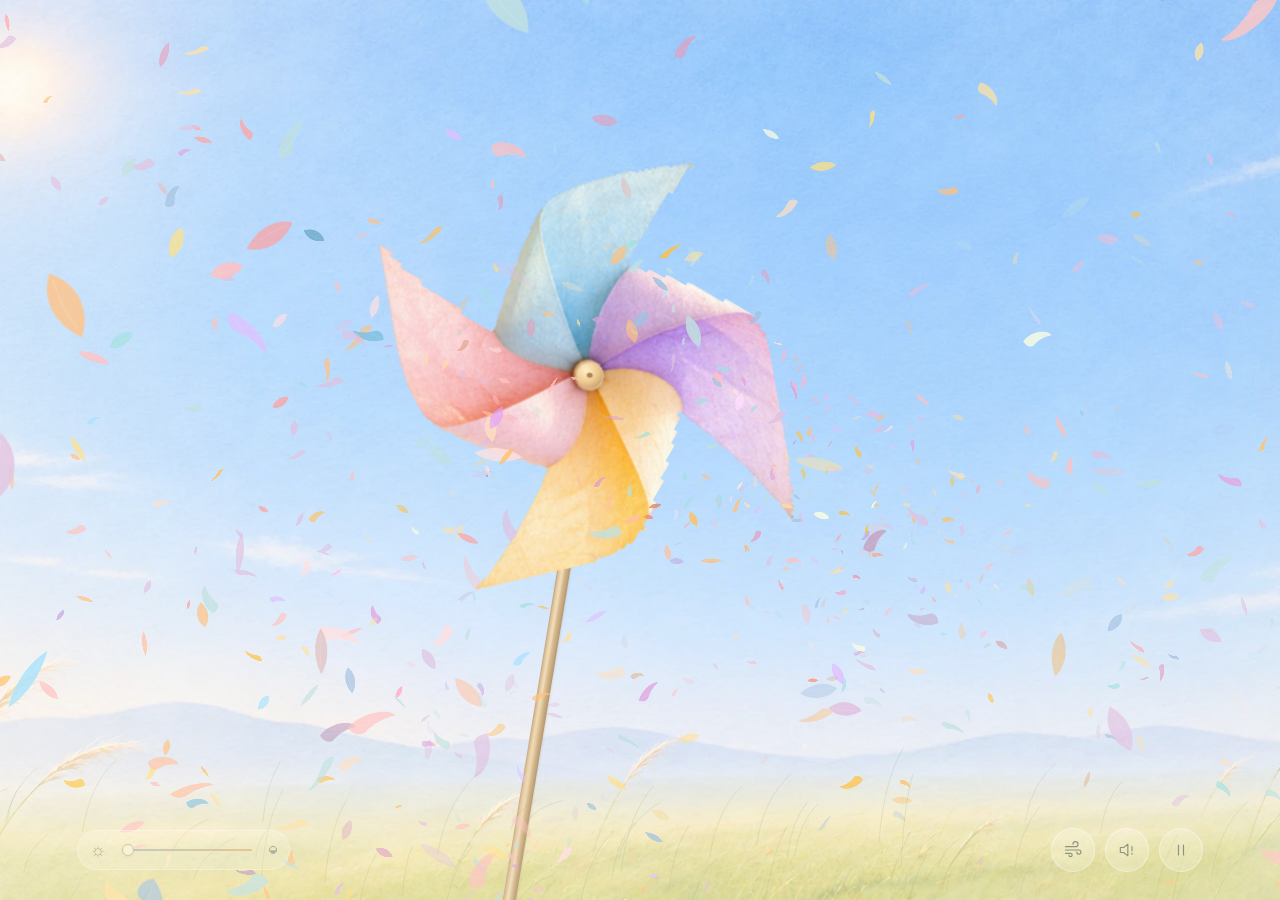
==== index.html @ a68a02a4 "Enable pinwheel audio by default and simplify page title" ====
<!doctype html><html lang="zh-CN"><head><meta charset="utf-8"><meta name="viewport" content="width=device-width,initial-scale=1,viewport-fit=cover"><meta name="theme-color" content="#dcebf2"><meta name="description" content="一只纸风车，一阵彩色的风。从白昼到日落，慢慢把时间交给风。"><title>纸风车</title><link rel="stylesheet" href="pinwheel.css?v=11"></head><body>
<main id="scene" aria-label="纸风车与随风飞舞的彩纸，白天逐渐过渡到日落">
<div class="landscape"></div><div id="evening" class="evening"></div><div id="sunlight" class="sunlight"></div>
<div id="weatherShade" aria-hidden="true"></div><div id="clouds" aria-hidden="true"></div><canvas id="air" aria-hidden="true"></canvas>
<div id="assembly" class="assembly" aria-hidden="true"><div class="stick"></div><div id="rotor" class="rotor"><canvas id="paperRotor"></canvas><img id="paperSource" src="assets/pinwheel.webp" alt="" draggable="false"></div><div class="axle"></div></div>
<canvas id="near" aria-hidden="true"></canvas><div class="vignette"></div>
<footer><div class="time-control"><span class="sun-icon" aria-hidden="true">☼</span><input id="day" aria-label="调整白昼到日落" type="range" min="0" max="100" value="0"><span class="sun-icon" aria-hidden="true">◒</span></div><div class="buttons"><button id="gust" class="gust" aria-label="吹起一阵风"><svg viewBox="0 0 24 24" aria-hidden="true"><path d="M3 8h12a3 3 0 1 0-3-3M3 12h16a2.5 2.5 0 1 1-2.5 2.5M3 16h6a2 2 0 1 1-2 2"/></svg></button><button id="sound" class="pause" aria-label="关闭声音（等待点击页面后播放）" aria-pressed="true"><svg id="soundIcon" viewBox="0 0 24 24" aria-hidden="true"></svg></button><button id="pause" class="pause" aria-label="暂停动画" aria-pressed="false"><svg id="pauseIcon" viewBox="0 0 24 24" aria-hidden="true"><path d="M9 6v12M15 6v12"/></svg></button></div></footer>
</main><script src="scene.js?v=11"></script><script src="source-audio.js?v=2"></script></body></html>
---- pinwheel.css ----
*{box-sizing:border-box}html,body{margin:0;width:100%;height:100%;overflow:hidden}body{background:#d6e8f4;color:#4c6264;font-family:"Noto Serif SC","Songti SC","STSong",serif;-webkit-tap-highlight-color:transparent}main{height:100%;height:100svh;position:relative;isolation:isolate;overflow:hidden;touch-action:pan-y}.landscape,.evening,.sunlight,.vignette,canvas{position:absolute;inset:0;width:100%;height:100%;pointer-events:none}.landscape{background:url('assets/meadow.webp') center center/cover no-repeat}.evening{background:linear-gradient(180deg,#c9aed2 0%,#efc6ba 40%,#ffd1a1 72%,#b8ad8c 100%);mix-blend-mode:multiply;opacity:0}.sunlight{background:radial-gradient(ellipse at 15% 65%,#ffe2a3aa 0%,#f6c5a038 28%,transparent 67%);mix-blend-mode:soft-light;opacity:0}.vignette{background:radial-gradient(ellipse at 53% 42%,transparent 45%,#fff9eb33 100%);z-index:5}#air{z-index:1}#near{z-index:4}.assembly{--size:540px;position:absolute;left:65%;top:39%;width:var(--size);height:var(--size);transform:translate(-50%,-50%);z-index:2;pointer-events:none;will-change:transform;transform-origin:43% 170%}.rotor{position:absolute;inset:0;will-change:transform;transform-origin:49.35% 49.45%}.rotor img{height:100%;width:100%;object-fit:contain;user-select:none;clip-path:polygon(54% 1%,49% 24%,48% 29%,62% 26%,70% 25%,77% 29%,96% 49%,71% 48%,71% 59%,73% 70%,67% 80%,47% 97%,50% 70%,42% 72%,27% 74%,17% 68%,4% 52%,27% 53%,25% 43%,23% 30%,26% 25%)}.stick{position:absolute;top:49.5%;left:49.3%;height:120vh;width:13px;transform:rotate(9deg);transform-origin:50% 0;background:linear-gradient(90deg,#c1a57b 0%,#dfc49d 15%,#f4dfbb 38%,#d2b588 67%,#b3966e 100%);border-radius:9px;box-shadow:1px 0 2px #8d765223;z-index:-1}.stick:after{content:"";position:absolute;inset:0;background:repeating-linear-gradient(91deg,transparent 0 3px,#7e5c3219 4px,transparent 5px 8px);opacity:.7}.axle{position:absolute;left:49.35%;top:49.45%;transform:translate(-50%,-50%);width:4.7%;height:4.7%;border-radius:50%;background:radial-gradient(circle at 35% 30%,#fff0c7,#edc990 50%,#c49c66 85%);box-shadow:1px 2px 4px #90693240}.axle:after{content:"";position:absolute;inset:39%;border-radius:50%;background:#ac8654;box-shadow:0 -1px 0 #fff2cf}
header{position:absolute;z-index:6;left:7%;top:12%;pointer-events:none}h1{font-weight:400;font-size:clamp(25px,3.1vw,43px);letter-spacing:.22em;margin:15px 0 18px;color:#51666a;text-shadow:0 1px 16px #fff8}.eyebrow{font:10px/1.4 sans-serif;letter-spacing:.38em;opacity:.65}header p{font-size:12px;letter-spacing:.2em;opacity:.75;margin:0}.hint{position:absolute;bottom:118px;left:50%;transform:translateX(-50%);font:11px/1.5 sans-serif;letter-spacing:.16em;opacity:.65;z-index:7;white-space:nowrap;transition:opacity 1s}footer{position:absolute;z-index:7;bottom:max(28px,env(safe-area-inset-bottom));left:6%;right:6%;display:flex;justify-content:space-between;align-items:center;gap:20px}.time-control{display:flex;align-items:center;gap:14px;padding:10px 16px;background:#fffaf150;border:1px solid #fff8;border-radius:30px;backdrop-filter:blur(8px)}#timeLabel{min-width:2em;font-size:12px;letter-spacing:.1em}input[type=range]{width:130px;height:22px;appearance:none;background:transparent;cursor:pointer}input[type=range]::-webkit-slider-runnable-track{height:2px;background:linear-gradient(90deg,#a2bac7,#e5b27c);border-radius:4px}input[type=range]::-moz-range-track{height:2px;background:linear-gradient(90deg,#a2bac7,#e5b27c)}input[type=range]::-webkit-slider-thumb{appearance:none;height:12px;width:12px;border-radius:50%;background:#fff9eb;border:1px solid #b8b6a1;margin-top:-5px;box-shadow:0 1px 3px #776e3d22}input[type=range]::-moz-range-thumb{height:12px;width:12px;border-radius:50%;background:#fff9eb;border:1px solid #b8b6a1}.sun-icon{font:18px sans-serif;opacity:.65}.buttons{display:flex;gap:10px}button{border:1px solid #fffc;background:#fffaf170;backdrop-filter:blur(8px);color:#526766;cursor:pointer;border-radius:30px;display:flex;align-items:center;justify-content:center;font:12px sans-serif;letter-spacing:.1em;height:44px;transition:background .25s,transform .25s}button:hover{background:#fffaf1d0;transform:translateY(-2px)}button:active{transform:scale(.96)}button:focus-visible,input:focus-visible{outline:2px solid #677f84;outline-offset:4px}.gust{padding:0 20px;gap:10px}.pause{width:44px;padding:10px}button svg{width:20px;height:20px;fill:none;stroke:currentColor;stroke-width:1.4;stroke-linecap:round;stroke-linejoin:round}body.quiet .hint{opacity:0}
@media(max-width:600px){header{left:8%;top:8%}h1{font-size:27px;letter-spacing:.18em;margin:12px 0 15px}header p{font-size:11px}.assembly{left:52%;top:48%;--size:390px}.landscape{background-position:43% center}footer{left:5%;right:5%;bottom:max(22px,env(safe-area-inset-bottom));gap:10px}.time-control{padding:9px 12px;gap:8px}input[type=range]{width:78px}.gust{padding:0 13px}.hint{bottom:90px;font-size:10px}.buttons{gap:6px}.stick{width:10px}}@media(max-height:550px) and (min-width:601px){header{top:9%}h1{font-size:28px}.hint{bottom:88px}footer{bottom:18px}}
/* The scene is a canvas, never a focus-scroll container. */
main{overflow:clip}

/* Paper fragments are the same sampled material as the rotating blades. */
#paperRotor{position:absolute;inset:0;width:100%;height:100%;clip-path:polygon(54% 1%,49% 24%,48% 29%,62% 26%,70% 25%,77% 29%,96% 49%,71% 48%,71% 59%,73% 70%,67% 80%,47% 97%,50% 70%,42% 72%,27% 74%,17% 68%,4% 52%,27% 53%,25% 43%,23% 30%,26% 25%)}.gust{width:44px;padding:10px}footer{opacity:.62;transition:opacity .3s}footer:hover,footer:focus-within{opacity:1}.time-control{padding:6px 12px}

/* Leave an open downwind corridor on the right. */
.assembly{left:46%;top:42%}@media(max-width:600px){.assembly{left:49%;top:48%}}

#weatherShade,#clouds{position:absolute;inset:0;pointer-events:none;opacity:0}#weatherShade{background:linear-gradient(180deg,#798fa06b,#abc3cf24 64%,transparent)}#clouds{inset:-12% -20% 35%;background:radial-gradient(ellipse at 18% 35%,#eef3f2bd 0%,#f9faf478 18%,transparent 34%),radial-gradient(ellipse at 70% 25%,#eef2f2c9 0%,#f7f6f481 22%,transparent 43%);will-change:transform;filter:blur(12px)}

@media(max-width:600px){.time-control,button{backdrop-filter:none}#clouds{filter:none}}
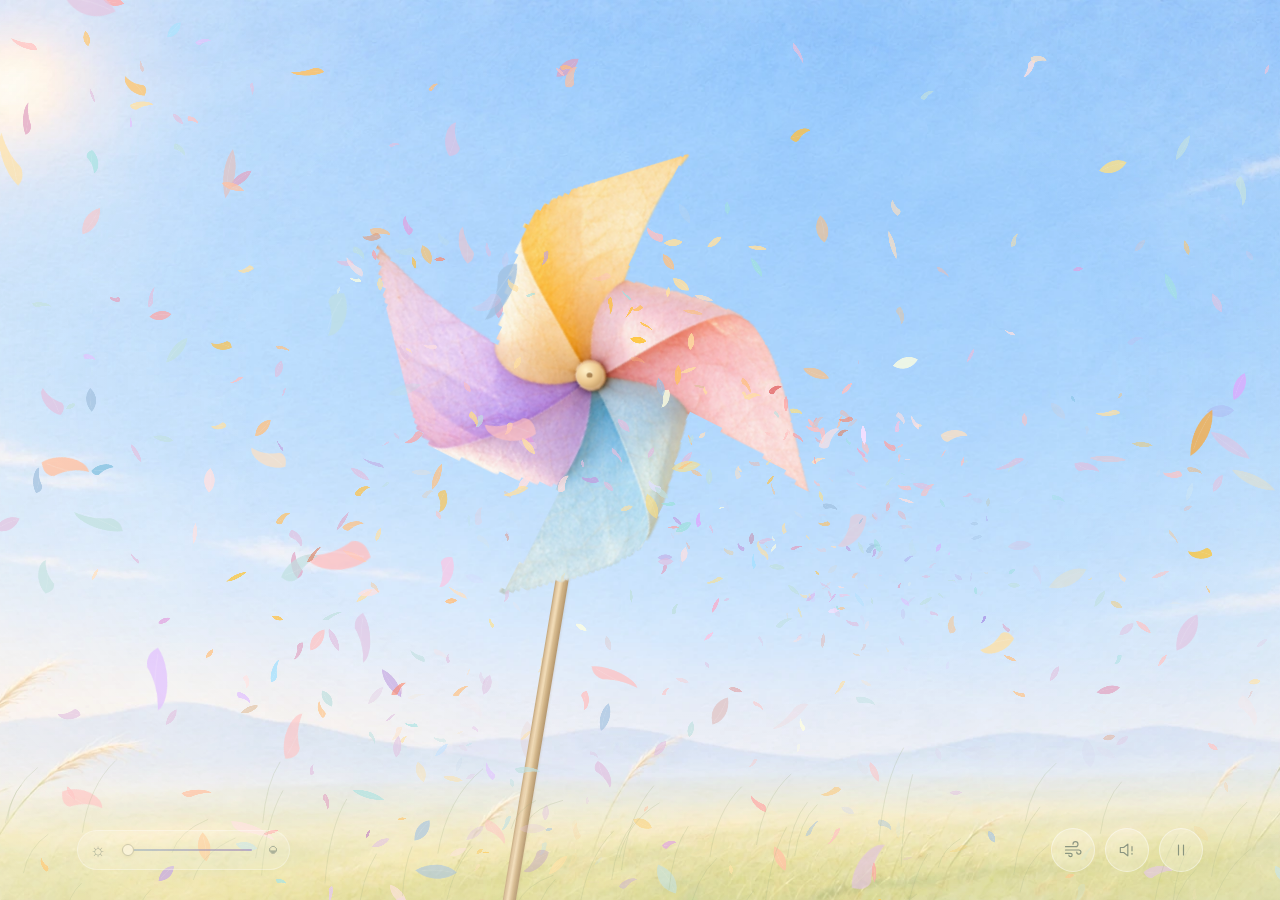
==== commit fc879f5a: "Slow pinwheel rotation and shift dusk palette to lavender" ====
--- a/index.html
+++ b/index.html
@@ -1,8 +1,8 @@
-<!doctype html><html lang="zh-CN"><head><meta charset="utf-8"><meta name="viewport" content="width=device-width,initial-scale=1,viewport-fit=cover"><meta name="theme-color" content="#dcebf2"><meta name="description" content="一只纸风车，一阵彩色的风。从白昼到日落，慢慢把时间交给风。"><title>纸风车</title><link rel="stylesheet" href="pinwheel.css?v=11"></head><body>
+<!doctype html><html lang="zh-CN"><head><meta charset="utf-8"><meta name="viewport" content="width=device-width,initial-scale=1,viewport-fit=cover"><meta name="theme-color" content="#dcebf2"><meta name="description" content="一只纸风车，一阵彩色的风。从白昼到日落，慢慢把时间交给风。"><title>纸风车</title><link rel="stylesheet" href="pinwheel.css?v=12"></head><body>
 <main id="scene" aria-label="纸风车与随风飞舞的彩纸，白天逐渐过渡到日落">
 <div class="landscape"></div><div id="evening" class="evening"></div><div id="sunlight" class="sunlight"></div>
 <div id="weatherShade" aria-hidden="true"></div><div id="clouds" aria-hidden="true"></div><canvas id="air" aria-hidden="true"></canvas>
 <div id="assembly" class="assembly" aria-hidden="true"><div class="stick"></div><div id="rotor" class="rotor"><canvas id="paperRotor"></canvas><img id="paperSource" src="assets/pinwheel.webp" alt="" draggable="false"></div><div class="axle"></div></div>
 <canvas id="near" aria-hidden="true"></canvas><div class="vignette"></div>
 <footer><div class="time-control"><span class="sun-icon" aria-hidden="true">☼</span><input id="day" aria-label="调整白昼到日落" type="range" min="0" max="100" value="0"><span class="sun-icon" aria-hidden="true">◒</span></div><div class="buttons"><button id="gust" class="gust" aria-label="吹起一阵风"><svg viewBox="0 0 24 24" aria-hidden="true"><path d="M3 8h12a3 3 0 1 0-3-3M3 12h16a2.5 2.5 0 1 1-2.5 2.5M3 16h6a2 2 0 1 1-2 2"/></svg></button><button id="sound" class="pause" aria-label="关闭声音（等待点击页面后播放）" aria-pressed="true"><svg id="soundIcon" viewBox="0 0 24 24" aria-hidden="true"></svg></button><button id="pause" class="pause" aria-label="暂停动画" aria-pressed="false"><svg id="pauseIcon" viewBox="0 0 24 24" aria-hidden="true"><path d="M9 6v12M15 6v12"/></svg></button></div></footer>
-</main><script src="scene.js?v=11"></script><script src="source-audio.js?v=2"></script></body></html>
+</main><script src="scene.js?v=12"></script><script src="source-audio.js?v=2"></script></body></html>
--- a/pinwheel.css
+++ b/pinwheel.css
@@ -1,5 +1,5 @@
-*{box-sizing:border-box}html,body{margin:0;width:100%;height:100%;overflow:hidden}body{background:#d6e8f4;color:#4c6264;font-family:"Noto Serif SC","Songti SC","STSong",serif;-webkit-tap-highlight-color:transparent}main{height:100%;height:100svh;position:relative;isolation:isolate;overflow:hidden;touch-action:pan-y}.landscape,.evening,.sunlight,.vignette,canvas{position:absolute;inset:0;width:100%;height:100%;pointer-events:none}.landscape{background:url('assets/meadow.webp') center center/cover no-repeat}.evening{background:linear-gradient(180deg,#c9aed2 0%,#efc6ba 40%,#ffd1a1 72%,#b8ad8c 100%);mix-blend-mode:multiply;opacity:0}.sunlight{background:radial-gradient(ellipse at 15% 65%,#ffe2a3aa 0%,#f6c5a038 28%,transparent 67%);mix-blend-mode:soft-light;opacity:0}.vignette{background:radial-gradient(ellipse at 53% 42%,transparent 45%,#fff9eb33 100%);z-index:5}#air{z-index:1}#near{z-index:4}.assembly{--size:540px;position:absolute;left:65%;top:39%;width:var(--size);height:var(--size);transform:translate(-50%,-50%);z-index:2;pointer-events:none;will-change:transform;transform-origin:43% 170%}.rotor{position:absolute;inset:0;will-change:transform;transform-origin:49.35% 49.45%}.rotor img{height:100%;width:100%;object-fit:contain;user-select:none;clip-path:polygon(54% 1%,49% 24%,48% 29%,62% 26%,70% 25%,77% 29%,96% 49%,71% 48%,71% 59%,73% 70%,67% 80%,47% 97%,50% 70%,42% 72%,27% 74%,17% 68%,4% 52%,27% 53%,25% 43%,23% 30%,26% 25%)}.stick{position:absolute;top:49.5%;left:49.3%;height:120vh;width:13px;transform:rotate(9deg);transform-origin:50% 0;background:linear-gradient(90deg,#c1a57b 0%,#dfc49d 15%,#f4dfbb 38%,#d2b588 67%,#b3966e 100%);border-radius:9px;box-shadow:1px 0 2px #8d765223;z-index:-1}.stick:after{content:"";position:absolute;inset:0;background:repeating-linear-gradient(91deg,transparent 0 3px,#7e5c3219 4px,transparent 5px 8px);opacity:.7}.axle{position:absolute;left:49.35%;top:49.45%;transform:translate(-50%,-50%);width:4.7%;height:4.7%;border-radius:50%;background:radial-gradient(circle at 35% 30%,#fff0c7,#edc990 50%,#c49c66 85%);box-shadow:1px 2px 4px #90693240}.axle:after{content:"";position:absolute;inset:39%;border-radius:50%;background:#ac8654;box-shadow:0 -1px 0 #fff2cf}
-header{position:absolute;z-index:6;left:7%;top:12%;pointer-events:none}h1{font-weight:400;font-size:clamp(25px,3.1vw,43px);letter-spacing:.22em;margin:15px 0 18px;color:#51666a;text-shadow:0 1px 16px #fff8}.eyebrow{font:10px/1.4 sans-serif;letter-spacing:.38em;opacity:.65}header p{font-size:12px;letter-spacing:.2em;opacity:.75;margin:0}.hint{position:absolute;bottom:118px;left:50%;transform:translateX(-50%);font:11px/1.5 sans-serif;letter-spacing:.16em;opacity:.65;z-index:7;white-space:nowrap;transition:opacity 1s}footer{position:absolute;z-index:7;bottom:max(28px,env(safe-area-inset-bottom));left:6%;right:6%;display:flex;justify-content:space-between;align-items:center;gap:20px}.time-control{display:flex;align-items:center;gap:14px;padding:10px 16px;background:#fffaf150;border:1px solid #fff8;border-radius:30px;backdrop-filter:blur(8px)}#timeLabel{min-width:2em;font-size:12px;letter-spacing:.1em}input[type=range]{width:130px;height:22px;appearance:none;background:transparent;cursor:pointer}input[type=range]::-webkit-slider-runnable-track{height:2px;background:linear-gradient(90deg,#a2bac7,#e5b27c);border-radius:4px}input[type=range]::-moz-range-track{height:2px;background:linear-gradient(90deg,#a2bac7,#e5b27c)}input[type=range]::-webkit-slider-thumb{appearance:none;height:12px;width:12px;border-radius:50%;background:#fff9eb;border:1px solid #b8b6a1;margin-top:-5px;box-shadow:0 1px 3px #776e3d22}input[type=range]::-moz-range-thumb{height:12px;width:12px;border-radius:50%;background:#fff9eb;border:1px solid #b8b6a1}.sun-icon{font:18px sans-serif;opacity:.65}.buttons{display:flex;gap:10px}button{border:1px solid #fffc;background:#fffaf170;backdrop-filter:blur(8px);color:#526766;cursor:pointer;border-radius:30px;display:flex;align-items:center;justify-content:center;font:12px sans-serif;letter-spacing:.1em;height:44px;transition:background .25s,transform .25s}button:hover{background:#fffaf1d0;transform:translateY(-2px)}button:active{transform:scale(.96)}button:focus-visible,input:focus-visible{outline:2px solid #677f84;outline-offset:4px}.gust{padding:0 20px;gap:10px}.pause{width:44px;padding:10px}button svg{width:20px;height:20px;fill:none;stroke:currentColor;stroke-width:1.4;stroke-linecap:round;stroke-linejoin:round}body.quiet .hint{opacity:0}
+*{box-sizing:border-box}html,body{margin:0;width:100%;height:100%;overflow:hidden}body{background:#d6e8f4;color:#4c6264;font-family:"Noto Serif SC","Songti SC","STSong",serif;-webkit-tap-highlight-color:transparent}main{height:100%;height:100svh;position:relative;isolation:isolate;overflow:hidden;touch-action:pan-y}.landscape,.evening,.sunlight,.vignette,canvas{position:absolute;inset:0;width:100%;height:100%;pointer-events:none}.landscape{background:url('assets/meadow.webp') center center/cover no-repeat}.evening{background:linear-gradient(180deg,#81769f 0%,#b5a0ca 40%,#d0b4cc 72%,#9998b0 100%);mix-blend-mode:multiply;opacity:0}.sunlight{background:radial-gradient(ellipse at 15% 65%,#e8d9f5aa 0%,#cbb7e238 28%,transparent 67%);mix-blend-mode:soft-light;opacity:0}.vignette{background:radial-gradient(ellipse at 53% 42%,transparent 45%,#fff9eb33 100%);z-index:5}#air{z-index:1}#near{z-index:4}.assembly{--size:540px;position:absolute;left:65%;top:39%;width:var(--size);height:var(--size);transform:translate(-50%,-50%);z-index:2;pointer-events:none;will-change:transform;transform-origin:43% 170%}.rotor{position:absolute;inset:0;will-change:transform;transform-origin:49.35% 49.45%}.rotor img{height:100%;width:100%;object-fit:contain;user-select:none;clip-path:polygon(54% 1%,49% 24%,48% 29%,62% 26%,70% 25%,77% 29%,96% 49%,71% 48%,71% 59%,73% 70%,67% 80%,47% 97%,50% 70%,42% 72%,27% 74%,17% 68%,4% 52%,27% 53%,25% 43%,23% 30%,26% 25%)}.stick{position:absolute;top:49.5%;left:49.3%;height:120vh;width:13px;transform:rotate(9deg);transform-origin:50% 0;background:linear-gradient(90deg,#c1a57b 0%,#dfc49d 15%,#f4dfbb 38%,#d2b588 67%,#b3966e 100%);border-radius:9px;box-shadow:1px 0 2px #8d765223;z-index:-1}.stick:after{content:"";position:absolute;inset:0;background:repeating-linear-gradient(91deg,transparent 0 3px,#7e5c3219 4px,transparent 5px 8px);opacity:.7}.axle{position:absolute;left:49.35%;top:49.45%;transform:translate(-50%,-50%);width:4.7%;height:4.7%;border-radius:50%;background:radial-gradient(circle at 35% 30%,#fff0c7,#edc990 50%,#c49c66 85%);box-shadow:1px 2px 4px #90693240}.axle:after{content:"";position:absolute;inset:39%;border-radius:50%;background:#ac8654;box-shadow:0 -1px 0 #fff2cf}
+header{position:absolute;z-index:6;left:7%;top:12%;pointer-events:none}h1{font-weight:400;font-size:clamp(25px,3.1vw,43px);letter-spacing:.22em;margin:15px 0 18px;color:#51666a;text-shadow:0 1px 16px #fff8}.eyebrow{font:10px/1.4 sans-serif;letter-spacing:.38em;opacity:.65}header p{font-size:12px;letter-spacing:.2em;opacity:.75;margin:0}.hint{position:absolute;bottom:118px;left:50%;transform:translateX(-50%);font:11px/1.5 sans-serif;letter-spacing:.16em;opacity:.65;z-index:7;white-space:nowrap;transition:opacity 1s}footer{position:absolute;z-index:7;bottom:max(28px,env(safe-area-inset-bottom));left:6%;right:6%;display:flex;justify-content:space-between;align-items:center;gap:20px}.time-control{display:flex;align-items:center;gap:14px;padding:10px 16px;background:#fffaf150;border:1px solid #fff8;border-radius:30px;backdrop-filter:blur(8px)}#timeLabel{min-width:2em;font-size:12px;letter-spacing:.1em}input[type=range]{width:130px;height:22px;appearance:none;background:transparent;cursor:pointer}input[type=range]::-webkit-slider-runnable-track{height:2px;background:linear-gradient(90deg,#a2bac7,#a58cbf);border-radius:4px}input[type=range]::-moz-range-track{height:2px;background:linear-gradient(90deg,#a2bac7,#a58cbf)}input[type=range]::-webkit-slider-thumb{appearance:none;height:12px;width:12px;border-radius:50%;background:#fff9eb;border:1px solid #b8b6a1;margin-top:-5px;box-shadow:0 1px 3px #776e3d22}input[type=range]::-moz-range-thumb{height:12px;width:12px;border-radius:50%;background:#fff9eb;border:1px solid #b8b6a1}.sun-icon{font:18px sans-serif;opacity:.65}.buttons{display:flex;gap:10px}button{border:1px solid #fffc;background:#fffaf170;backdrop-filter:blur(8px);color:#526766;cursor:pointer;border-radius:30px;display:flex;align-items:center;justify-content:center;font:12px sans-serif;letter-spacing:.1em;height:44px;transition:background .25s,transform .25s}button:hover{background:#fffaf1d0;transform:translateY(-2px)}button:active{transform:scale(.96)}button:focus-visible,input:focus-visible{outline:2px solid #677f84;outline-offset:4px}.gust{padding:0 20px;gap:10px}.pause{width:44px;padding:10px}button svg{width:20px;height:20px;fill:none;stroke:currentColor;stroke-width:1.4;stroke-linecap:round;stroke-linejoin:round}body.quiet .hint{opacity:0}
 @media(max-width:600px){header{left:8%;top:8%}h1{font-size:27px;letter-spacing:.18em;margin:12px 0 15px}header p{font-size:11px}.assembly{left:52%;top:48%;--size:390px}.landscape{background-position:43% center}footer{left:5%;right:5%;bottom:max(22px,env(safe-area-inset-bottom));gap:10px}.time-control{padding:9px 12px;gap:8px}input[type=range]{width:78px}.gust{padding:0 13px}.hint{bottom:90px;font-size:10px}.buttons{gap:6px}.stick{width:10px}}@media(max-height:550px) and (min-width:601px){header{top:9%}h1{font-size:28px}.hint{bottom:88px}footer{bottom:18px}}
 /* The scene is a canvas, never a focus-scroll container. */
 main{overflow:clip}
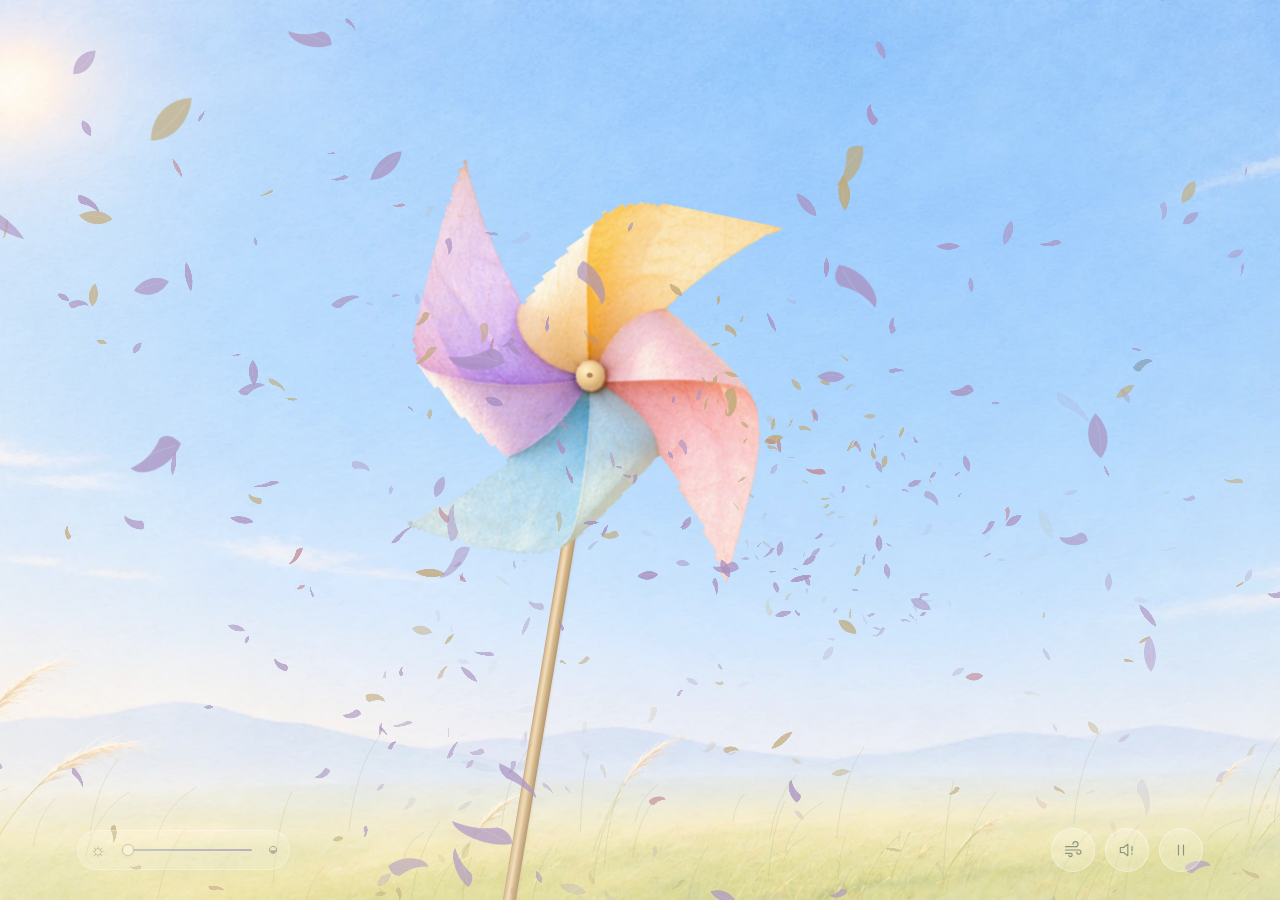
==== commit 649bcf4c: "Reduce flying paper density and harmonize muted paper colors" ====
--- a/index.html
+++ b/index.html
@@ -5,4 +5,4 @@
 <div id="assembly" class="assembly" aria-hidden="true"><div class="stick"></div><div id="rotor" class="rotor"><canvas id="paperRotor"></canvas><img id="paperSource" src="assets/pinwheel.webp" alt="" draggable="false"></div><div class="axle"></div></div>
 <canvas id="near" aria-hidden="true"></canvas><div class="vignette"></div>
 <footer><div class="time-control"><span class="sun-icon" aria-hidden="true">☼</span><input id="day" aria-label="调整白昼到日落" type="range" min="0" max="100" value="0"><span class="sun-icon" aria-hidden="true">◒</span></div><div class="buttons"><button id="gust" class="gust" aria-label="吹起一阵风"><svg viewBox="0 0 24 24" aria-hidden="true"><path d="M3 8h12a3 3 0 1 0-3-3M3 12h16a2.5 2.5 0 1 1-2.5 2.5M3 16h6a2 2 0 1 1-2 2"/></svg></button><button id="sound" class="pause" aria-label="关闭声音（等待点击页面后播放）" aria-pressed="true"><svg id="soundIcon" viewBox="0 0 24 24" aria-hidden="true"></svg></button><button id="pause" class="pause" aria-label="暂停动画" aria-pressed="false"><svg id="pauseIcon" viewBox="0 0 24 24" aria-hidden="true"><path d="M9 6v12M15 6v12"/></svg></button></div></footer>
-</main><script src="scene.js?v=12"></script><script src="source-audio.js?v=2"></script></body></html>
+</main><script src="scene.js?v=13"></script><script src="source-audio.js?v=2"></script></body></html>
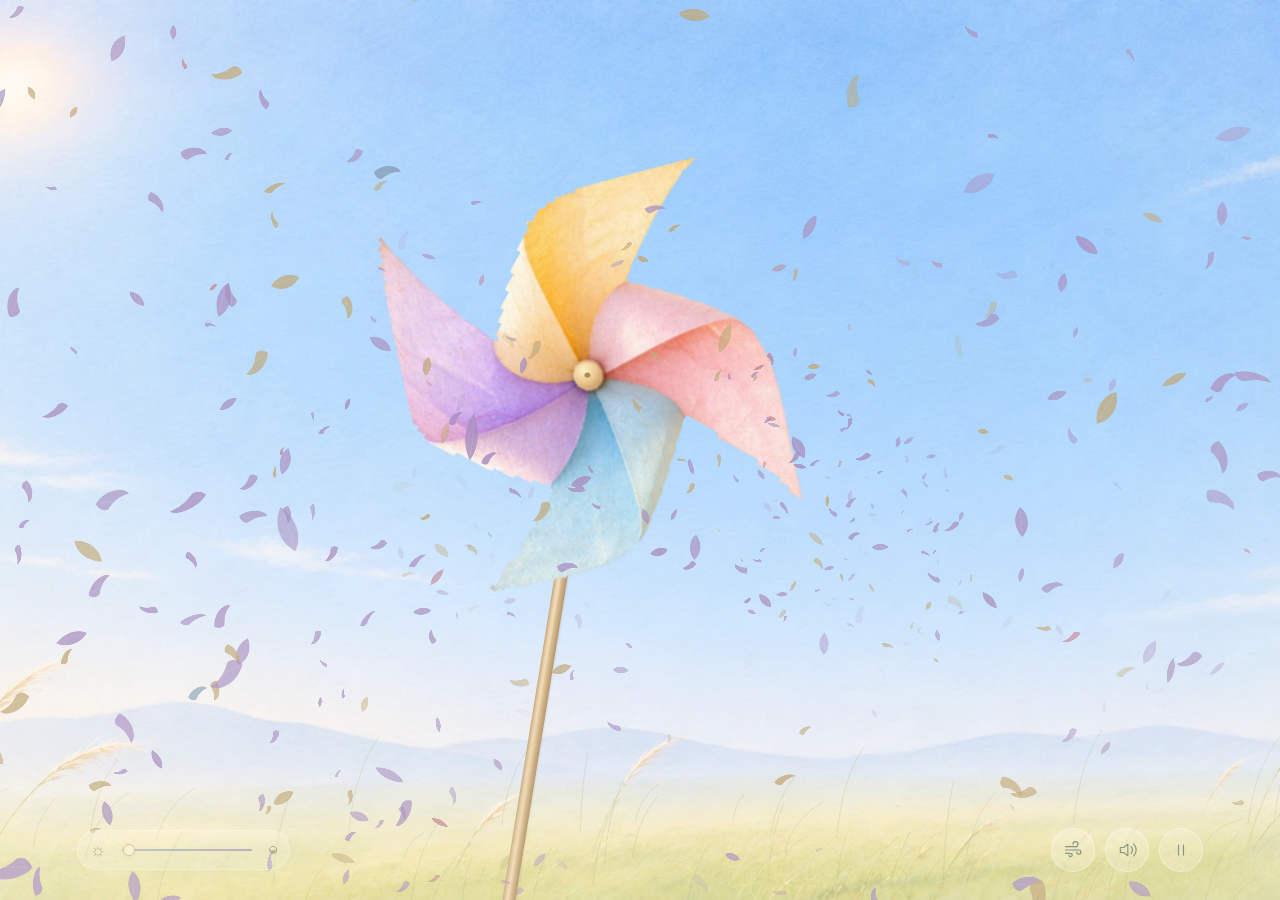
==== commit 9a0f4c69: "Loop front-half ambience seamlessly, restore time cycling and calm motion" ====
--- a/index.html
+++ b/index.html
@@ -5,4 +5,4 @@
 <div id="assembly" class="assembly" aria-hidden="true"><div class="stick"></div><div id="rotor" class="rotor"><canvas id="paperRotor"></canvas><img id="paperSource" src="assets/pinwheel.webp" alt="" draggable="false"></div><div class="axle"></div></div>
 <canvas id="near" aria-hidden="true"></canvas><div class="vignette"></div>
 <footer><div class="time-control"><span class="sun-icon" aria-hidden="true">☼</span><input id="day" aria-label="调整白昼到日落" type="range" min="0" max="100" value="0"><span class="sun-icon" aria-hidden="true">◒</span></div><div class="buttons"><button id="gust" class="gust" aria-label="吹起一阵风"><svg viewBox="0 0 24 24" aria-hidden="true"><path d="M3 8h12a3 3 0 1 0-3-3M3 12h16a2.5 2.5 0 1 1-2.5 2.5M3 16h6a2 2 0 1 1-2 2"/></svg></button><button id="sound" class="pause" aria-label="关闭声音（等待点击页面后播放）" aria-pressed="true"><svg id="soundIcon" viewBox="0 0 24 24" aria-hidden="true"></svg></button><button id="pause" class="pause" aria-label="暂停动画" aria-pressed="false"><svg id="pauseIcon" viewBox="0 0 24 24" aria-hidden="true"><path d="M9 6v12M15 6v12"/></svg></button></div></footer>
-</main><script src="scene.js?v=13"></script><script src="source-audio.js?v=2"></script></body></html>
+</main><script src="scene.js?v=14"></script><script src="source-audio.js?v=3"></script></body></html>
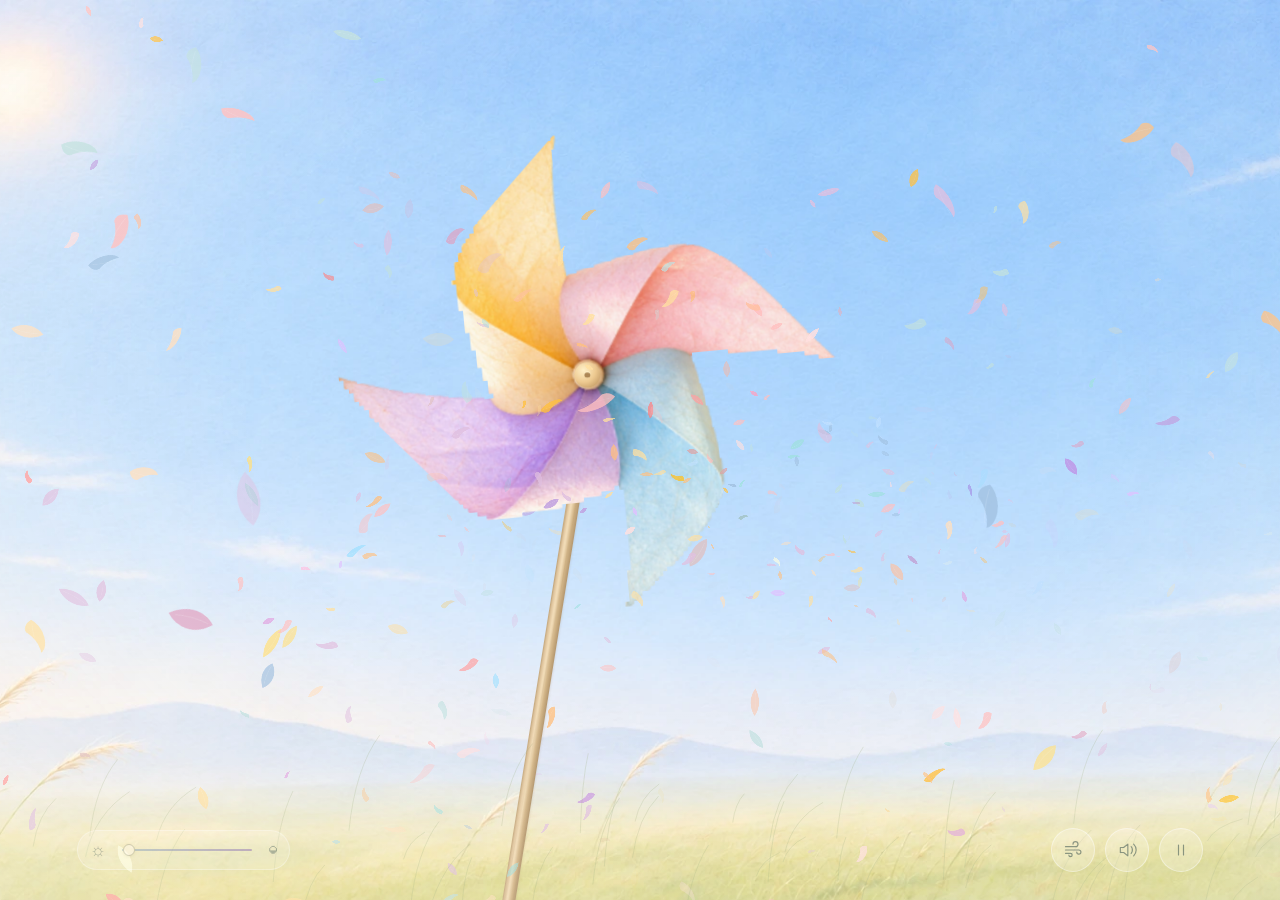
==== commit f80c8ee5: "Restore original sampled multicolor paper palette" ====
--- a/index.html
+++ b/index.html
@@ -5,4 +5,4 @@
 <div id="assembly" class="assembly" aria-hidden="true"><div class="stick"></div><div id="rotor" class="rotor"><canvas id="paperRotor"></canvas><img id="paperSource" src="assets/pinwheel.webp" alt="" draggable="false"></div><div class="axle"></div></div>
 <canvas id="near" aria-hidden="true"></canvas><div class="vignette"></div>
 <footer><div class="time-control"><span class="sun-icon" aria-hidden="true">☼</span><input id="day" aria-label="调整白昼到日落" type="range" min="0" max="100" value="0"><span class="sun-icon" aria-hidden="true">◒</span></div><div class="buttons"><button id="gust" class="gust" aria-label="吹起一阵风"><svg viewBox="0 0 24 24" aria-hidden="true"><path d="M3 8h12a3 3 0 1 0-3-3M3 12h16a2.5 2.5 0 1 1-2.5 2.5M3 16h6a2 2 0 1 1-2 2"/></svg></button><button id="sound" class="pause" aria-label="关闭声音（等待点击页面后播放）" aria-pressed="true"><svg id="soundIcon" viewBox="0 0 24 24" aria-hidden="true"></svg></button><button id="pause" class="pause" aria-label="暂停动画" aria-pressed="false"><svg id="pauseIcon" viewBox="0 0 24 24" aria-hidden="true"><path d="M9 6v12M15 6v12"/></svg></button></div></footer>
-</main><script src="scene.js?v=14"></script><script src="source-audio.js?v=3"></script></body></html>
+</main><script src="scene.js?v=15"></script><script src="source-audio.js?v=3"></script></body></html>
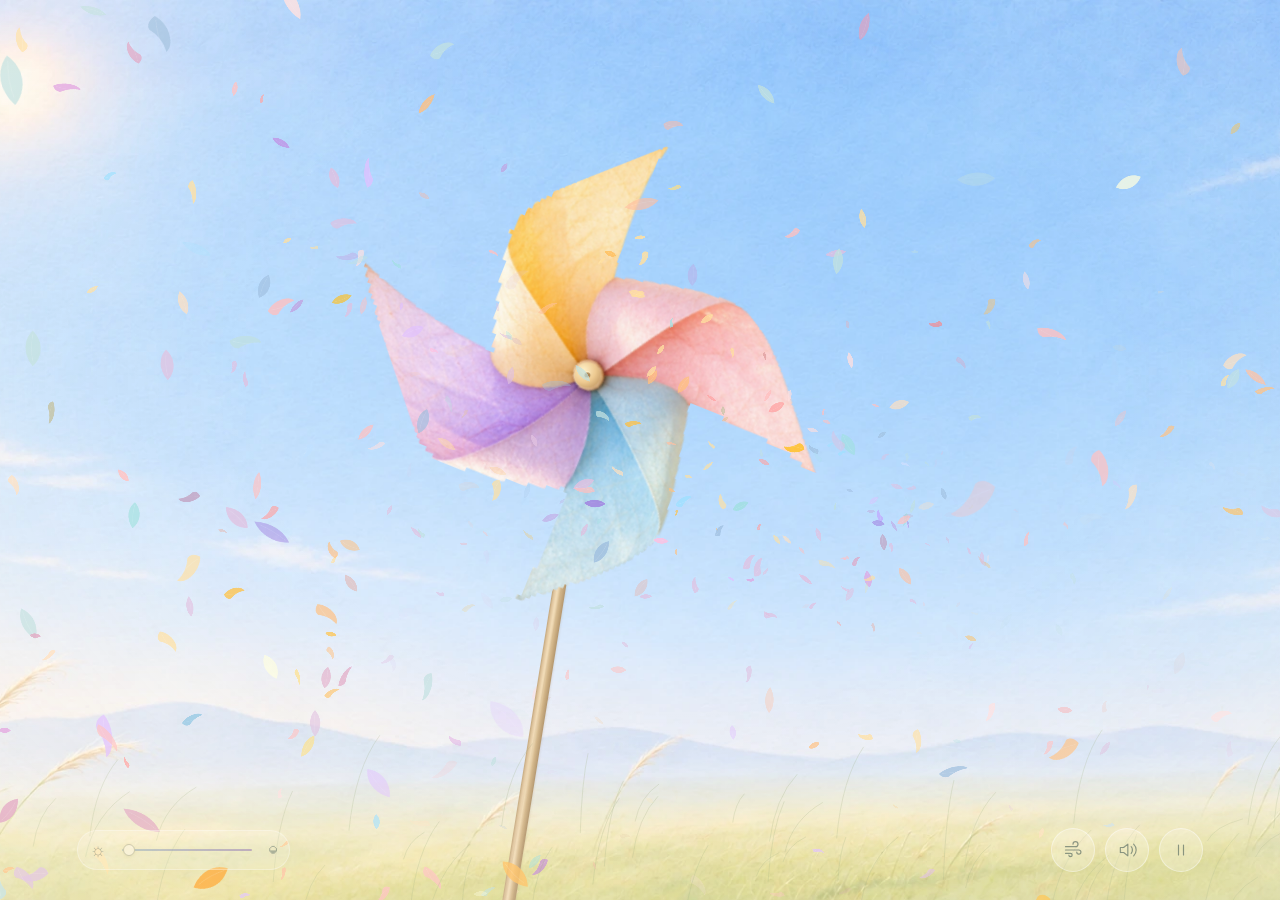
==== commit 688088e7: "Loop only the opening second with a soft seam and quieter level" ====
--- a/index.html
+++ b/index.html
@@ -5,4 +5,4 @@
 <div id="assembly" class="assembly" aria-hidden="true"><div class="stick"></div><div id="rotor" class="rotor"><canvas id="paperRotor"></canvas><img id="paperSource" src="assets/pinwheel.webp" alt="" draggable="false"></div><div class="axle"></div></div>
 <canvas id="near" aria-hidden="true"></canvas><div class="vignette"></div>
 <footer><div class="time-control"><span class="sun-icon" aria-hidden="true">☼</span><input id="day" aria-label="调整白昼到日落" type="range" min="0" max="100" value="0"><span class="sun-icon" aria-hidden="true">◒</span></div><div class="buttons"><button id="gust" class="gust" aria-label="吹起一阵风"><svg viewBox="0 0 24 24" aria-hidden="true"><path d="M3 8h12a3 3 0 1 0-3-3M3 12h16a2.5 2.5 0 1 1-2.5 2.5M3 16h6a2 2 0 1 1-2 2"/></svg></button><button id="sound" class="pause" aria-label="关闭声音（等待点击页面后播放）" aria-pressed="true"><svg id="soundIcon" viewBox="0 0 24 24" aria-hidden="true"></svg></button><button id="pause" class="pause" aria-label="暂停动画" aria-pressed="false"><svg id="pauseIcon" viewBox="0 0 24 24" aria-hidden="true"><path d="M9 6v12M15 6v12"/></svg></button></div></footer>
-</main><script src="scene.js?v=15"></script><script src="source-audio.js?v=3"></script></body></html>
+</main><script src="scene.js?v=15"></script><script src="source-audio.js?v=4"></script></body></html>
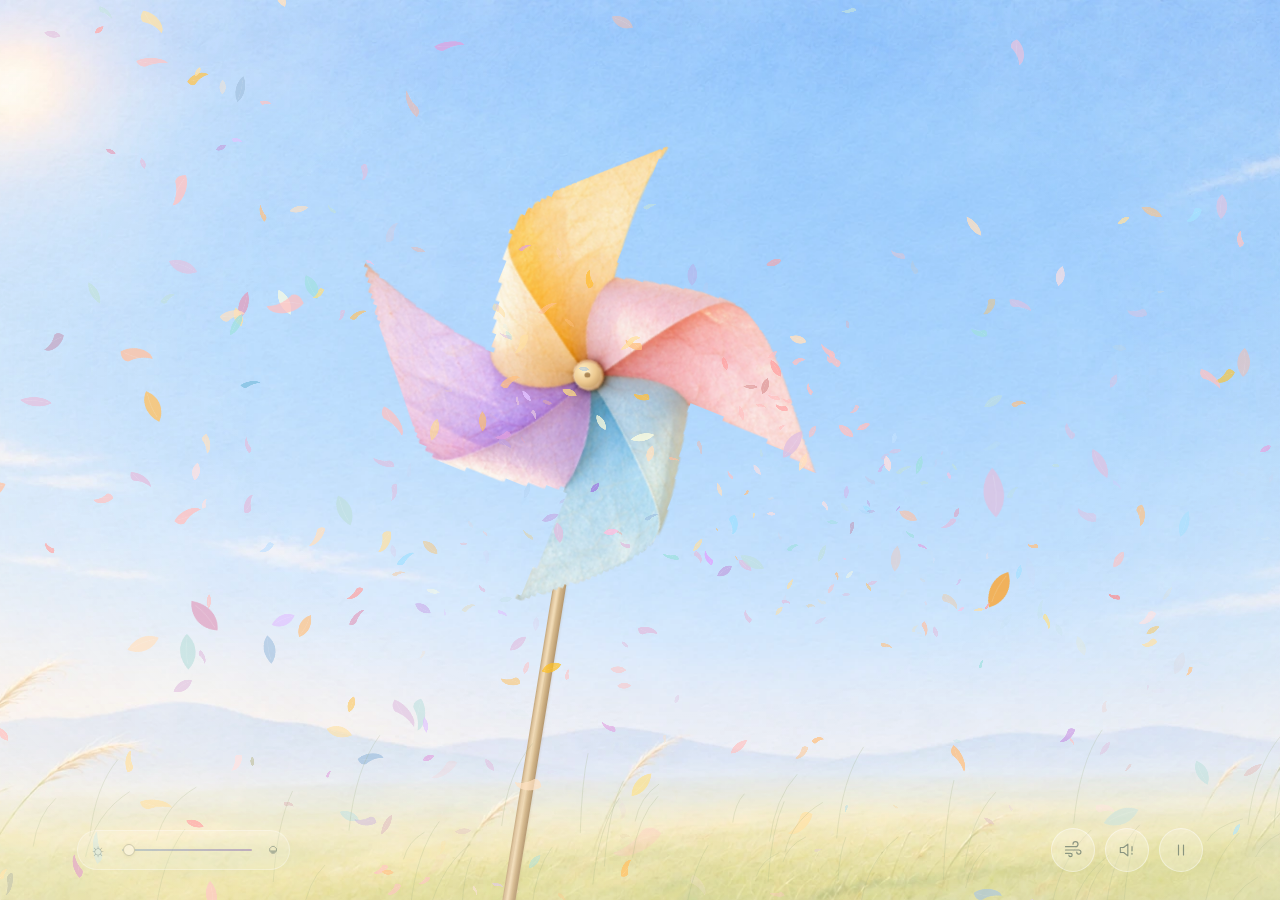
==== commit b06c0dc2: "Restore original full reference ambience and default-on playback" ====
--- a/index.html
+++ b/index.html
@@ -5,4 +5,4 @@
 <div id="assembly" class="assembly" aria-hidden="true"><div class="stick"></div><div id="rotor" class="rotor"><canvas id="paperRotor"></canvas><img id="paperSource" src="assets/pinwheel.webp" alt="" draggable="false"></div><div class="axle"></div></div>
 <canvas id="near" aria-hidden="true"></canvas><div class="vignette"></div>
 <footer><div class="time-control"><span class="sun-icon" aria-hidden="true">☼</span><input id="day" aria-label="调整白昼到日落" type="range" min="0" max="100" value="0"><span class="sun-icon" aria-hidden="true">◒</span></div><div class="buttons"><button id="gust" class="gust" aria-label="吹起一阵风"><svg viewBox="0 0 24 24" aria-hidden="true"><path d="M3 8h12a3 3 0 1 0-3-3M3 12h16a2.5 2.5 0 1 1-2.5 2.5M3 16h6a2 2 0 1 1-2 2"/></svg></button><button id="sound" class="pause" aria-label="关闭声音（等待点击页面后播放）" aria-pressed="true"><svg id="soundIcon" viewBox="0 0 24 24" aria-hidden="true"></svg></button><button id="pause" class="pause" aria-label="暂停动画" aria-pressed="false"><svg id="pauseIcon" viewBox="0 0 24 24" aria-hidden="true"><path d="M9 6v12M15 6v12"/></svg></button></div></footer>
-</main><script src="scene.js?v=15"></script><script src="source-audio.js?v=4"></script></body></html>
+</main><script src="scene.js?v=15"></script><script src="source-audio.js?v=5"></script></body></html>
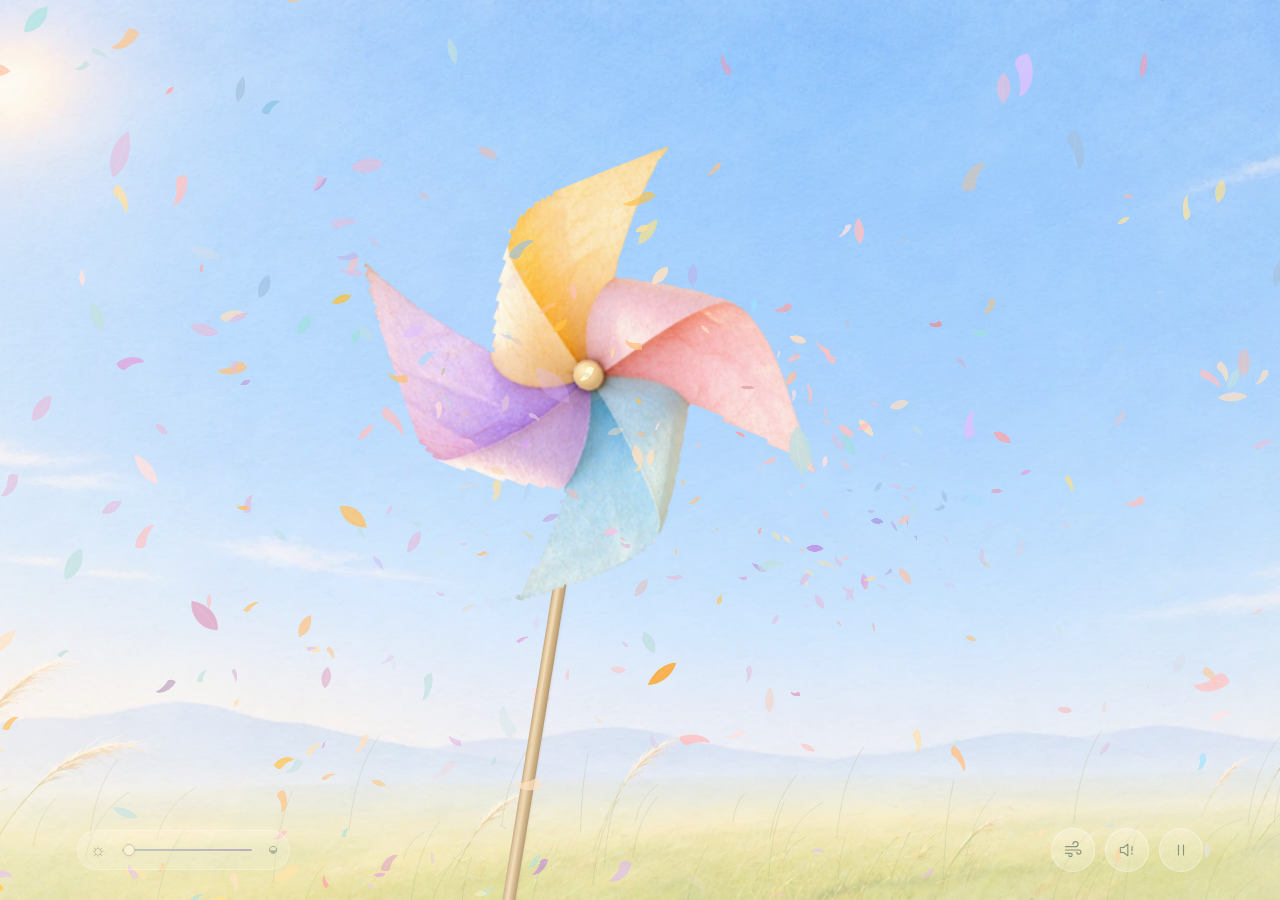
==== commit db9a134a: "Strengthen violet dusk sky while preserving colorful paper" ====
--- a/index.html
+++ b/index.html
@@ -1,4 +1,4 @@
-<!doctype html><html lang="zh-CN"><head><meta charset="utf-8"><meta name="viewport" content="width=device-width,initial-scale=1,viewport-fit=cover"><meta name="theme-color" content="#dcebf2"><meta name="description" content="一只纸风车，一阵彩色的风。从白昼到日落，慢慢把时间交给风。"><title>纸风车</title><link rel="stylesheet" href="pinwheel.css?v=12"></head><body>
+<!doctype html><html lang="zh-CN"><head><meta charset="utf-8"><meta name="viewport" content="width=device-width,initial-scale=1,viewport-fit=cover"><meta name="theme-color" content="#dcebf2"><meta name="description" content="一只纸风车，一阵彩色的风。从白昼到日落，慢慢把时间交给风。"><title>纸风车</title><link rel="stylesheet" href="pinwheel.css?v=13"></head><body>
 <main id="scene" aria-label="纸风车与随风飞舞的彩纸，白天逐渐过渡到日落">
 <div class="landscape"></div><div id="evening" class="evening"></div><div id="sunlight" class="sunlight"></div>
 <div id="weatherShade" aria-hidden="true"></div><div id="clouds" aria-hidden="true"></div><canvas id="air" aria-hidden="true"></canvas>
--- a/pinwheel.css
+++ b/pinwheel.css
@@ -1,4 +1,4 @@
-*{box-sizing:border-box}html,body{margin:0;width:100%;height:100%;overflow:hidden}body{background:#d6e8f4;color:#4c6264;font-family:"Noto Serif SC","Songti SC","STSong",serif;-webkit-tap-highlight-color:transparent}main{height:100%;height:100svh;position:relative;isolation:isolate;overflow:hidden;touch-action:pan-y}.landscape,.evening,.sunlight,.vignette,canvas{position:absolute;inset:0;width:100%;height:100%;pointer-events:none}.landscape{background:url('assets/meadow.webp') center center/cover no-repeat}.evening{background:linear-gradient(180deg,#81769f 0%,#b5a0ca 40%,#d0b4cc 72%,#9998b0 100%);mix-blend-mode:multiply;opacity:0}.sunlight{background:radial-gradient(ellipse at 15% 65%,#e8d9f5aa 0%,#cbb7e238 28%,transparent 67%);mix-blend-mode:soft-light;opacity:0}.vignette{background:radial-gradient(ellipse at 53% 42%,transparent 45%,#fff9eb33 100%);z-index:5}#air{z-index:1}#near{z-index:4}.assembly{--size:540px;position:absolute;left:65%;top:39%;width:var(--size);height:var(--size);transform:translate(-50%,-50%);z-index:2;pointer-events:none;will-change:transform;transform-origin:43% 170%}.rotor{position:absolute;inset:0;will-change:transform;transform-origin:49.35% 49.45%}.rotor img{height:100%;width:100%;object-fit:contain;user-select:none;clip-path:polygon(54% 1%,49% 24%,48% 29%,62% 26%,70% 25%,77% 29%,96% 49%,71% 48%,71% 59%,73% 70%,67% 80%,47% 97%,50% 70%,42% 72%,27% 74%,17% 68%,4% 52%,27% 53%,25% 43%,23% 30%,26% 25%)}.stick{position:absolute;top:49.5%;left:49.3%;height:120vh;width:13px;transform:rotate(9deg);transform-origin:50% 0;background:linear-gradient(90deg,#c1a57b 0%,#dfc49d 15%,#f4dfbb 38%,#d2b588 67%,#b3966e 100%);border-radius:9px;box-shadow:1px 0 2px #8d765223;z-index:-1}.stick:after{content:"";position:absolute;inset:0;background:repeating-linear-gradient(91deg,transparent 0 3px,#7e5c3219 4px,transparent 5px 8px);opacity:.7}.axle{position:absolute;left:49.35%;top:49.45%;transform:translate(-50%,-50%);width:4.7%;height:4.7%;border-radius:50%;background:radial-gradient(circle at 35% 30%,#fff0c7,#edc990 50%,#c49c66 85%);box-shadow:1px 2px 4px #90693240}.axle:after{content:"";position:absolute;inset:39%;border-radius:50%;background:#ac8654;box-shadow:0 -1px 0 #fff2cf}
+*{box-sizing:border-box}html,body{margin:0;width:100%;height:100%;overflow:hidden}body{background:#d6e8f4;color:#4c6264;font-family:"Noto Serif SC","Songti SC","STSong",serif;-webkit-tap-highlight-color:transparent}main{height:100%;height:100svh;position:relative;isolation:isolate;overflow:hidden;touch-action:pan-y}.landscape,.evening,.sunlight,.vignette,canvas{position:absolute;inset:0;width:100%;height:100%;pointer-events:none}.landscape{background:url('assets/meadow.webp') center center/cover no-repeat}.evening{background:linear-gradient(180deg,#68509f 0%,#9973c5 40%,#bd94cf 72%,#9890ae 100%);mix-blend-mode:multiply;opacity:0}.sunlight{background:radial-gradient(ellipse at 15% 65%,#ebdcffaa 0%,#bd9feb48 28%,transparent 67%);mix-blend-mode:soft-light;opacity:0}.vignette{background:radial-gradient(ellipse at 53% 42%,transparent 45%,#fff9eb33 100%);z-index:5}#air{z-index:1}#near{z-index:4}.assembly{--size:540px;position:absolute;left:65%;top:39%;width:var(--size);height:var(--size);transform:translate(-50%,-50%);z-index:2;pointer-events:none;will-change:transform;transform-origin:43% 170%}.rotor{position:absolute;inset:0;will-change:transform;transform-origin:49.35% 49.45%}.rotor img{height:100%;width:100%;object-fit:contain;user-select:none;clip-path:polygon(54% 1%,49% 24%,48% 29%,62% 26%,70% 25%,77% 29%,96% 49%,71% 48%,71% 59%,73% 70%,67% 80%,47% 97%,50% 70%,42% 72%,27% 74%,17% 68%,4% 52%,27% 53%,25% 43%,23% 30%,26% 25%)}.stick{position:absolute;top:49.5%;left:49.3%;height:120vh;width:13px;transform:rotate(9deg);transform-origin:50% 0;background:linear-gradient(90deg,#c1a57b 0%,#dfc49d 15%,#f4dfbb 38%,#d2b588 67%,#b3966e 100%);border-radius:9px;box-shadow:1px 0 2px #8d765223;z-index:-1}.stick:after{content:"";position:absolute;inset:0;background:repeating-linear-gradient(91deg,transparent 0 3px,#7e5c3219 4px,transparent 5px 8px);opacity:.7}.axle{position:absolute;left:49.35%;top:49.45%;transform:translate(-50%,-50%);width:4.7%;height:4.7%;border-radius:50%;background:radial-gradient(circle at 35% 30%,#fff0c7,#edc990 50%,#c49c66 85%);box-shadow:1px 2px 4px #90693240}.axle:after{content:"";position:absolute;inset:39%;border-radius:50%;background:#ac8654;box-shadow:0 -1px 0 #fff2cf}
 header{position:absolute;z-index:6;left:7%;top:12%;pointer-events:none}h1{font-weight:400;font-size:clamp(25px,3.1vw,43px);letter-spacing:.22em;margin:15px 0 18px;color:#51666a;text-shadow:0 1px 16px #fff8}.eyebrow{font:10px/1.4 sans-serif;letter-spacing:.38em;opacity:.65}header p{font-size:12px;letter-spacing:.2em;opacity:.75;margin:0}.hint{position:absolute;bottom:118px;left:50%;transform:translateX(-50%);font:11px/1.5 sans-serif;letter-spacing:.16em;opacity:.65;z-index:7;white-space:nowrap;transition:opacity 1s}footer{position:absolute;z-index:7;bottom:max(28px,env(safe-area-inset-bottom));left:6%;right:6%;display:flex;justify-content:space-between;align-items:center;gap:20px}.time-control{display:flex;align-items:center;gap:14px;padding:10px 16px;background:#fffaf150;border:1px solid #fff8;border-radius:30px;backdrop-filter:blur(8px)}#timeLabel{min-width:2em;font-size:12px;letter-spacing:.1em}input[type=range]{width:130px;height:22px;appearance:none;background:transparent;cursor:pointer}input[type=range]::-webkit-slider-runnable-track{height:2px;background:linear-gradient(90deg,#a2bac7,#a58cbf);border-radius:4px}input[type=range]::-moz-range-track{height:2px;background:linear-gradient(90deg,#a2bac7,#a58cbf)}input[type=range]::-webkit-slider-thumb{appearance:none;height:12px;width:12px;border-radius:50%;background:#fff9eb;border:1px solid #b8b6a1;margin-top:-5px;box-shadow:0 1px 3px #776e3d22}input[type=range]::-moz-range-thumb{height:12px;width:12px;border-radius:50%;background:#fff9eb;border:1px solid #b8b6a1}.sun-icon{font:18px sans-serif;opacity:.65}.buttons{display:flex;gap:10px}button{border:1px solid #fffc;background:#fffaf170;backdrop-filter:blur(8px);color:#526766;cursor:pointer;border-radius:30px;display:flex;align-items:center;justify-content:center;font:12px sans-serif;letter-spacing:.1em;height:44px;transition:background .25s,transform .25s}button:hover{background:#fffaf1d0;transform:translateY(-2px)}button:active{transform:scale(.96)}button:focus-visible,input:focus-visible{outline:2px solid #677f84;outline-offset:4px}.gust{padding:0 20px;gap:10px}.pause{width:44px;padding:10px}button svg{width:20px;height:20px;fill:none;stroke:currentColor;stroke-width:1.4;stroke-linecap:round;stroke-linejoin:round}body.quiet .hint{opacity:0}
 @media(max-width:600px){header{left:8%;top:8%}h1{font-size:27px;letter-spacing:.18em;margin:12px 0 15px}header p{font-size:11px}.assembly{left:52%;top:48%;--size:390px}.landscape{background-position:43% center}footer{left:5%;right:5%;bottom:max(22px,env(safe-area-inset-bottom));gap:10px}.time-control{padding:9px 12px;gap:8px}input[type=range]{width:78px}.gust{padding:0 13px}.hint{bottom:90px;font-size:10px}.buttons{gap:6px}.stick{width:10px}}@media(max-height:550px) and (min-width:601px){header{top:9%}h1{font-size:28px}.hint{bottom:88px}footer{bottom:18px}}
 /* The scene is a canvas, never a focus-scroll container. */
